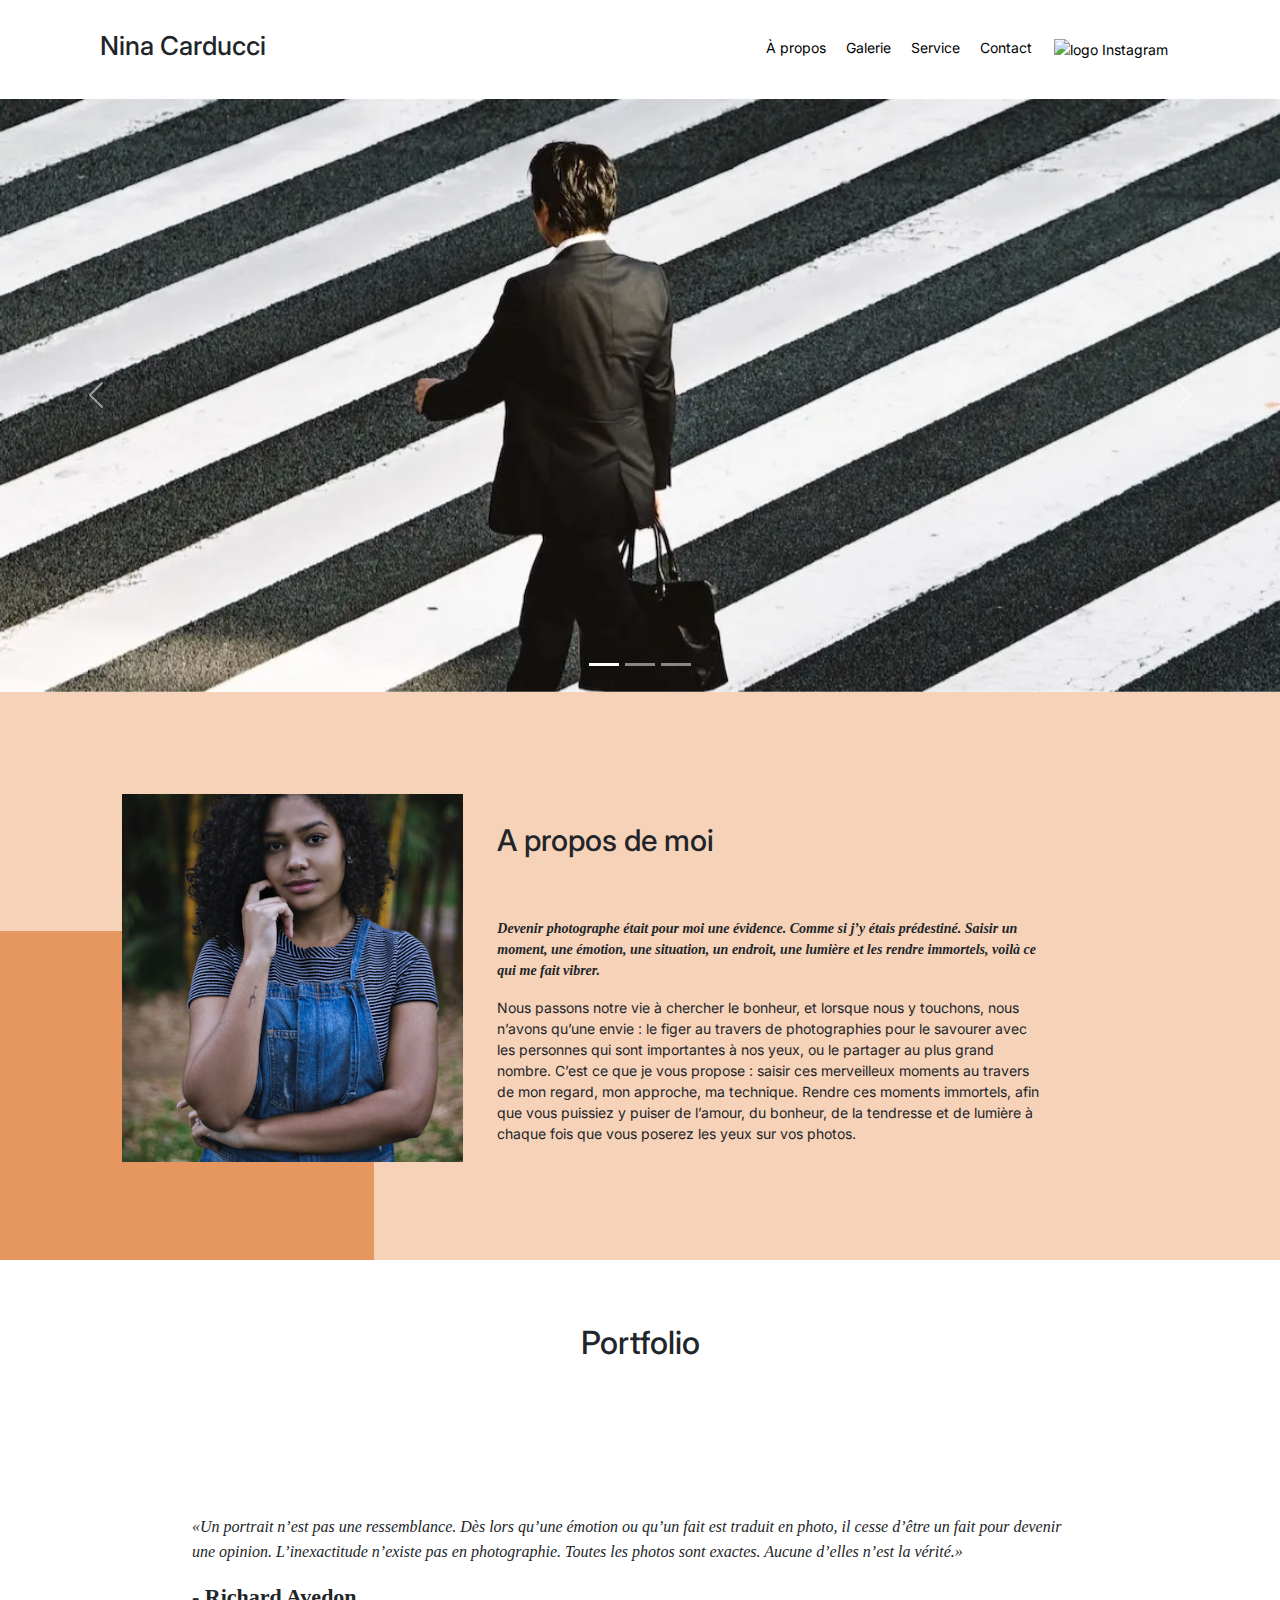
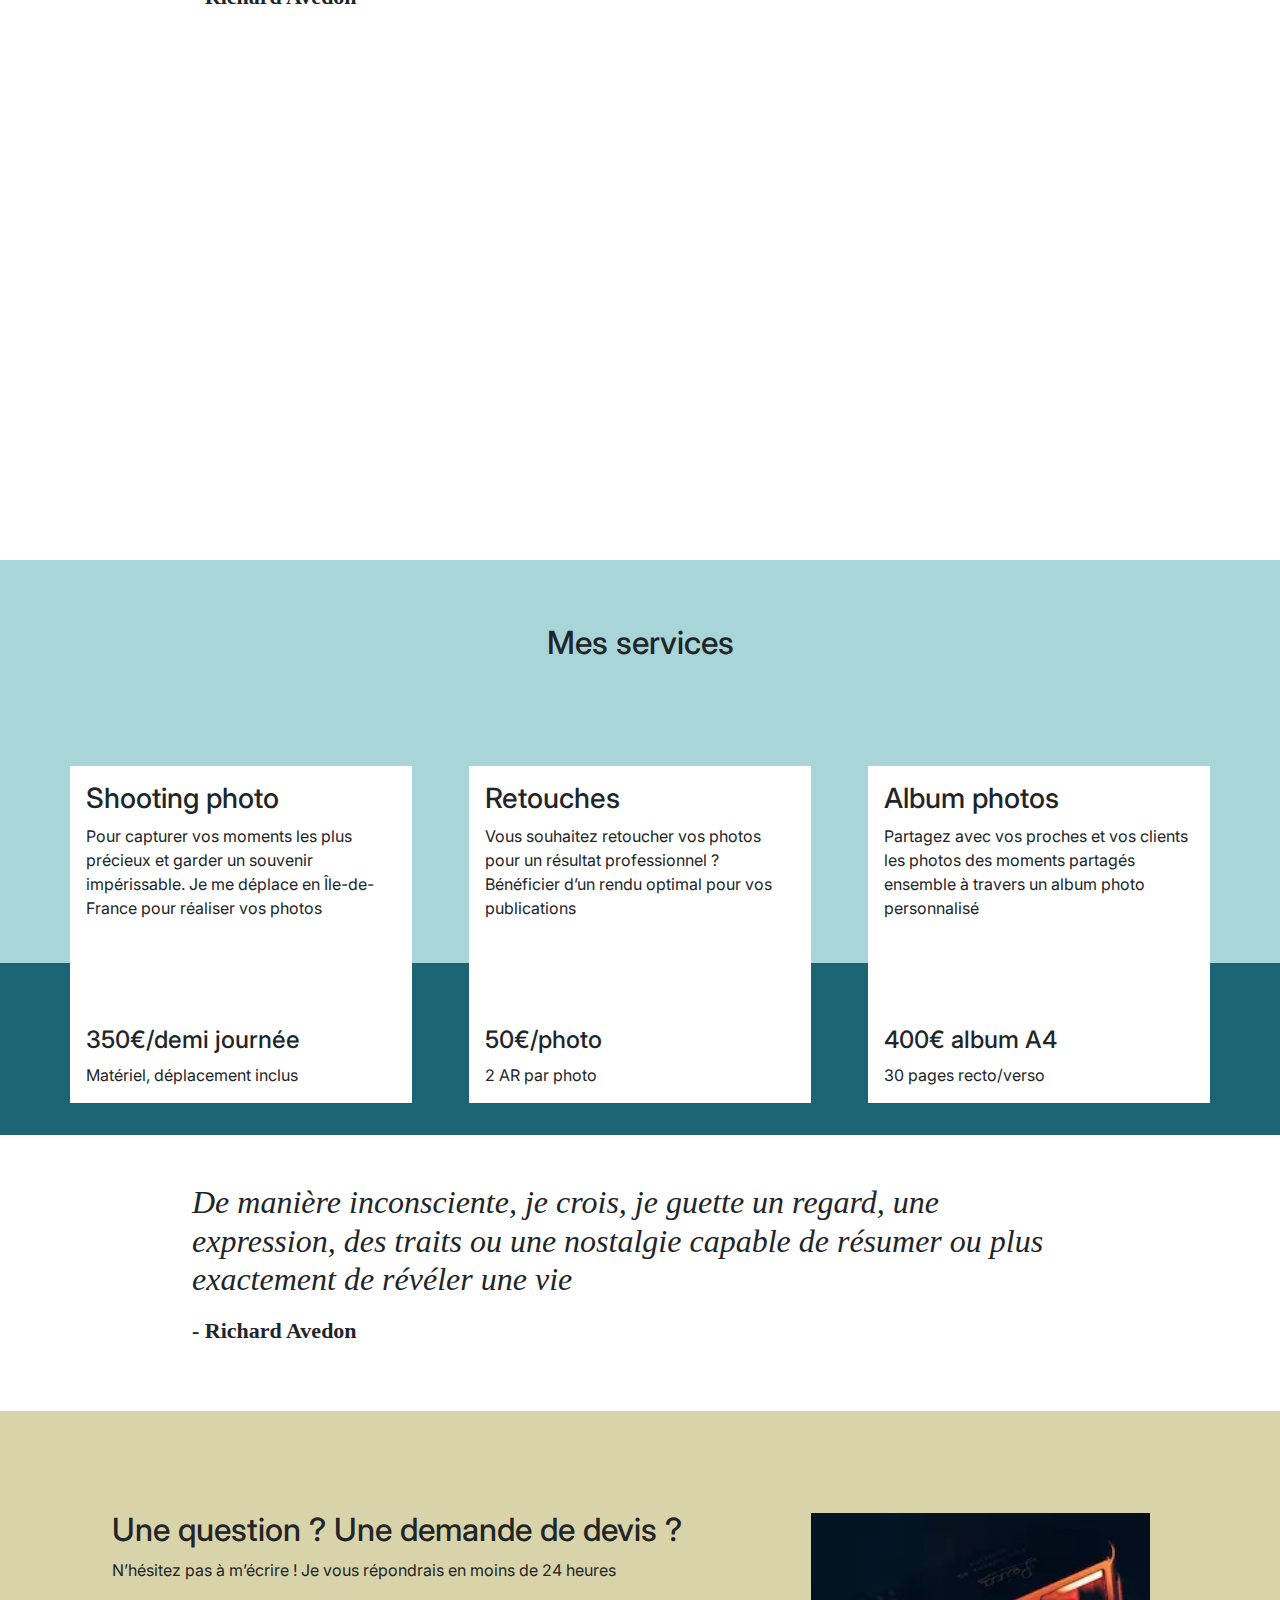
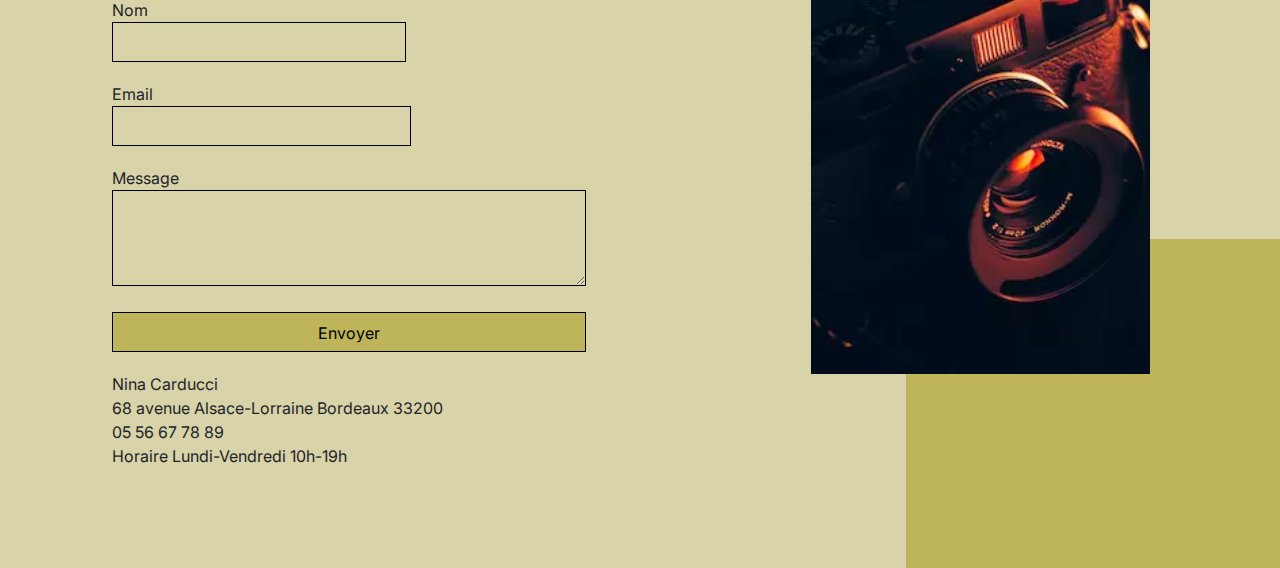
==== index.html @ 4534acec "référencement local" ====
<!DOCTYPE html>
<html lang="fr-FR">
<head>
	<title>Nina Carducci - Photographe</title>

	<meta name="description" content="Devenir photographe était pour moi une évidence. Comme si j’y étais prédestiné."/>
	<meta name="viewport" content="width=device-width, initial-scale=1.0">
	<meta http-equiv="Cache-control" content="no-cache">

	<meta property="og:title" content="Site de la photographe Nina Carducci"/>
	<meta property="og:type" content="website"/>
	<meta property="og:url" content="https://laura-elisabeth.github.io/Projet5_SEO.NinaCarducci/"/>
	<meta property="og:image" content="file:///Users/laura-elisabeth/Desktop/Projet%205/Projet5_SEO.NinaCarducci/assets/images/nina.webp"/>
	<meta property="og:description" content="Devenir photographe était pour moi une évidence. Comme si j’y étais prédestiné."/>
	
	<meta name="twitter:title" content="Site de la photographe Nina Carducci">
	<meta name="twitter:description" content="Devenir photographe était pour moi une évidence. Comme si j’y étais prédestiné.">
	<meta name="twitter:image" content="file:///Users/laura-elisabeth/Desktop/Projet%205/Projet5_SEO.NinaCarducci/assets/images/nina.webp">
	
	<link defer rel="stylesheet" href="./assets/bootstrap/bootstrap.min.css">
	<link defer rel="stylesheet" href="./assets/style.css">
	<link rel="preconnect" href="https://fonts.googleapis.com">
	<link rel="preconnect" href="https://fonts.gstatic.com" crossorigin>
	
	<link href="https://fonts.googleapis.com/css2?family=Inter:wght@300;800&display=swap" rel="stylesheet">
	
	<meta charset="UTF-8">
	
	<script async src="./assets/bootstrap/bootstrap.bundle.js"></script>
	<script src="https://code.jquery.com/jquery-3.4.1.min.js" integrity="sha256-CSXorXvZcTkaix6Yvo6HppcZGetbYMGWSFlBw8HfCJo=" crossorigin="anonymous"></script>
	<script defer src="./assets/maugallery.js"></script>
	<script defer src="./assets/scripts.js"></script>
</head>
<body>
<div class="top-header">
	<h1 class="name">Nina Carducci</h1>
	<div class="nav">   
		<ul>
			<li><a href="#about">À propos</a></li>
			<li><a href="#gallery">Galerie</a></li>
			<li><a href="#services">Service</a></li>
			<li><a href="#contact">Contact</a></li>
			<li><a class="social-link" href="https://www.instagram.com/ninacarducci.photo/?hl=fr" target="_blank"><img class="instagram-logo" src="assets/images/instagram.png" alt="logo Instagram"></a></li>
		</ul>
	</div>
</div>
<div id="header">

	<div id="carouselExampleIndicators" class="carousel slide" data-bs-ride="carousel">
		<div class="carousel-indicators">
			<button type="button" data-bs-target="#carouselExampleIndicators" data-bs-slide-to="0" class="active" aria-current="true" aria-label="Slide 1"></button>
			<button type="button" data-bs-target="#carouselExampleIndicators" data-bs-slide-to="1" aria-label="Slide 2"></button>
			<button type="button" data-bs-target="#carouselExampleIndicators" data-bs-slide-to="2" aria-label="Slide 3"></button>
		</div>
		<div class="carousel-inner">
			<div class="carousel-item active">
				<img src="./assets/images/slider/slider-1.webp" class="d-block w-100" alt="homme marchant sur un sol rayé">
			</div>
			<div class="carousel-item">
				<img src="./assets/images/slider/slider-2.webp" class="d-block w-100" alt="public dans une fosse à un concert">
			</div>
			<div class="carousel-item">
				<img src="./assets/images/slider/slider-3.webp" class="d-block w-100" alt="mariés s'embrassant entourés de leurs invités">
			</div>
		</div>
		<button class="carousel-control-prev" type="button" data-bs-target="#carouselExampleIndicators?size=small" data-bs-slide="prev">
			<span class="carousel-control-prev-icon" aria-hidden="true"></span>
			<span class="visually-hidden">Previous</span>
		</button>
		<button class="carousel-control-next" type="button" data-bs-target="#carouselExampleIndicators" data-bs-slide="next">
			<span class="carousel-control-next-icon" aria-hidden="true"></span>
			<span class="visually-hidden">Next</span>
		</button>
	</div>
</div>
<div id="about">
	<div class="picture left">
		<img class="profile-picture" src="./assets/images/nina.webp" alt="buste de la photographe">
	</div>
	<div id="about-me">
		<h2 class="about-me__title">A propos de moi</h2>
		<p class="about-me__introduction">Devenir photographe était pour moi une évidence. Comme si j’y étais prédestiné. Saisir un moment, une émotion, une situation, un endroit, une lumière et les rendre immortels, voilà ce qui me fait vibrer.</p>
		<p>Nous passons notre vie à chercher le bonheur, et lorsque nous y touchons, nous n’avons qu’une envie : le figer au travers de photographies pour le savourer avec les personnes qui sont importantes à nos yeux, ou le partager au plus grand nombre.
			C’est ce que je vous propose : saisir ces merveilleux moments au travers de mon regard, mon approche, ma technique. Rendre ces moments immortels, afin que vous puissiez y puiser de l’amour, du bonheur, de la tendresse et de lumière à chaque fois que vous poserez les yeux sur vos photos.</p>
	</div>
</div>
<div id="gallery">
	<h2 class="title">Portfolio</h2>
	<div class="container py-3">
		<div class="gallery" style="display: none">
			<img data-gallery-tag="Concert" class="gallery-item" src="./assets/images/gallery/concerts/concert-1.webp" alt="arrière des têtes du public dans la fosse devant un concert illuminé en rouge">
			<img data-gallery-tag="Entreprises" class="gallery-item" src="./assets/images/gallery/entreprise/entreprise-1.webp" alt="buste en extérieur d'un homme en costard ">
			<img data-gallery-tag="Entreprises" class="gallery-item" src="./assets/images/gallery/entreprise/entreprise-2.webp" alt="femme assise souriant sur son lieu de travaille">
			<img data-gallery-tag="Mariages" class="gallery-item" src="./assets/images/gallery/mariage/mariage-1.webp" alt="deux paires de mains se touchant du bout des doigts en extérieur">
			<img data-gallery-tag="Portrait" class="gallery-item" src="./assets/images/gallery/portraits/portrait-1.webp" alt="gros plan du visage d'un homme fermant les yeux au soleil">
			<img data-gallery-tag="Mariages" class="gallery-item" src="./assets/images/gallery/mariage/mariage-2.webp" alt="mariés de pied se regardant en souriant devant un palmier">
			<img data-gallery-tag="Portrait" class="gallery-item" src="./assets/images/gallery/portraits/portrait-2.webp" alt="buste d'une femme portant des lunettes derrière une grille">
			<img data-gallery-tag="Concert" class="gallery-item" src="./assets/images/gallery/concerts/concert-2.webp" alt="buste d'un chanteur illuminé et entouré de fumée lors d'un concert">
			<img data-gallery-tag="Entreprises" class="gallery-item" src="./assets/images/gallery/entreprise/entreprise-3.webp" alt="femme souriante assise devant son ordinateur">
		</div>
	</div>
	<div class="quote">
		<figure>
			<blockquote>
				<q class="quote__text">Un portrait n’est pas une ressemblance. Dès lors qu’une émotion ou qu’un fait est traduit en photo, il cesse d’être un fait pour devenir une opinion. L’inexactitude n’existe pas en photographie. Toutes les photos sont exactes. Aucune d’elles n’est la vérité.</q>
			</blockquote>
			<figcaption class="quote__author">- Richard Avedon</figcaption>
		</figure>
	</div>
</div>
<div id="services">
	<h2 class="title">Mes services</h2>
	<div class="container">
		<div class="service">
			<div class="service__description">
				<h3>Shooting photo</h3>
				<p>Pour capturer vos moments les plus précieux et garder un souvenir impérissable. Je me déplace en Île-de-France pour réaliser vos photos</p>
			</div>
			<div class="service__price">
				<h4>350€/demi journée</h4>
				<span>Matériel, déplacement inclus</span>
			</div>

		</div>
		<div class="service">
			<div class="service__description">
				<h3>Retouches</h3>
				<p>Vous souhaitez retoucher vos photos pour un résultat professionnel ? Bénéficier d’un rendu optimal pour vos publications</p>
			</div>
			<div class="service__price">
				<h4>50€/photo</h4>
				<span>2 AR par photo</span>
			</div>
		</div>
		<div class="service">
			<div class="service__description">
				<h3>Album photos</h3>
				<p>Partagez avec vos proches et vos clients les photos des moments partagés ensemble à travers un album photo personnalisé</p>
			</div>
			<div class="service__price">
				<h4>400€ album A4</h4>
				<span>30 pages recto/verso</span>
			</div>
		</div>
	</div>
</div>
<div class="quote">
	<figure>
		<blockquote>
			<h2 class="quote__text">De manière inconsciente, je crois, je guette un regard, une expression, des traits ou une nostalgie capable de résumer ou plus exactement de révéler une vie</h1>
		</blockquote>
		<figcaption class="quote__author">- Richard Avedon</figcaption>
	</figure>
</div>
<div id="contact">
	<div class="container">
		<div class="form-container">
			<h2>Une question ? Une demande de devis ?</h3>
			<p> N’hésitez pas à m’écrire ! Je vous répondrais en moins de 24 heures</p>
			<form action="./assets/action_page.php" method="post">
				<label>Nom
				<input type="text" name="nom" id="nom">
				</label>
				<label>Email
				<input type="email" name="email" id="email">
				</label>
				<label>Message
				<textarea name="message" id="message" cols="30" rows="10"></textarea>
				<input type="submit" value="Envoyer">
				</label>
			</form>
		</div>
		<div class="picture right">
			<img class="camera-leica" src="./assets/images/camera.webp" alt="devant d'un appareil Leica illuminé par une lumière rouge">
		</div>
	</div>

	<div class="container">
		<div itemscope itemtype="https://schema.org/Photograph">
			<span itemprop="name">Nina Carducci</span>
		
			<div itemprop="address" itemscope itemtype="https://schema.org/PostalAddress">
			<span itemprop="streetAddress">68 avenue Alsace-Lorraine</span>
			<span itemprop="addressLocality">Bordeaux</span>
			<span itemprop="postalCode">33200</span>
			</div>

			<span itemprop="telephone">05 56 67 78 89</span>
		
			<div>
			Horaire
			<meta itemprop="openingHours" content="Mo-Sa 10:00-19:00">Lundi-Vendredi 10h-19h
			</div>
	</div>
	</div>
</div>
</body>
</html>
---- assets/style.css ----
body {
	max-width: 1920px;
	margin: auto;
}

* {
	font-family: 'Inter';
	font-style: normal;
}

.top-header {
	background-color: white;
	position: sticky;
	top:0;
	z-index: 1000;
	display: flex;
	justify-content: space-between;
	padding-inline: 100px;
	padding-block: 30px;
	align-items: center;
}

.top-header .name {
	font-size: 26px;
}

.nav ul {
	display: flex;
	list-style-type: none;
	font-size: 14px;
	margin-bottom: 0;
}

.nav li {
	padding-inline: 10px;
}

.nav a {
	text-decoration: none;
	color: #000
}

.social-link img {
	width: 20px;
	height: 20px;
}

.d-block.w-100 {
	width: 100%;
	height: 100%;
}

#about {
	display: flex;
	background-color: #F6D2B8;
	padding-inline: 100px;
	padding-block: 100px;
	position: relative;
	gap: 1rem;
	width: 100%;
	height: 100%;
}

.picture.left::before {
	content: ' ';
	background-color: #E5975F;
	width: 374px;
	height: 329px;
	position: absolute;
	bottom: 0;
	left: 0;
	z-index: -1;
}

.picture.left, .picture.right {
	flex: 1;
	margin: 0 20px;
	z-index: 0;
}

.picture.left img, .picture.right img {
	width: 100%;
}

.profile-picture, .instagram-logo, .camera-leica {
	width: 100%;
	height: 100%;
	object-fit: cover;

	margin: 2px
}

#about-me {
	flex: 2
}

.about-me__title {
	margin-top: 1em;
	margin-bottom: 60px;
	font-size: 30px;
}

.about-me__introduction {
	font-family: 'Spectral';
	font-weight: 800;
	font-style: italic;
	width: 60%;
}

#about-me p {
	width: 80%;
	font-size: 14px;
}

#gallery {
	min-height: 100vh;
}

.title{
	text-align: center;
	padding-block: 2em;
}

.gallery .nav {
	justify-content: center;
}

.nav-item {
	cursor: pointer;
}

.nav-pills .nav-link.active, .nav-pills .nav-link.active-tag, .nav-pills .show > .nav-link {
	color: #fff;
	background-color: #BEB45A;
	border-radius:0 ;
}

.nav-pills .nav-link {
	color: black;
}

.item-column {
	position: relative;
	margin-bottom: 0 !important;
	padding: 0;
}

.item-column::after{
	content: "";
	display: block;
	padding-bottom: 100%;
}

.gallery-item {
	position: absolute;
	width: 100%;
	height: 100%;
	object-fit: cover;
	padding: .5em;
}

.mg-prev, .mg-next {
	width: 30px;
	height: 30px;
	border-radius: 00%;
	justify-content: center;
	align-items: center;
	display: flex;
	font-size: 24px;
}

.quote {
	font-family: 'Spectral';
	font-style: italic;
	width: 70%;
	margin: auto;
	padding-block: 3em;
}

.quote__text {
	font-family: Spectral;
	font-style: italic;
	font-weight: 300;
}

.quote__author {
	font-family: Spectral;
	font-weight: 800;
	font-size: 22px;
}

#services {
	margin: auto;
	background-color: #A8D5D8 ;
	position: relative;
}

#services .container::before{
	content: ' ';
	background-color: #1C6474;
	position: absolute;
	width: 100%;
	height: 30%;
	bottom: 0;
	left: 0;
	z-index: 0;
}

#services .container {
	justify-content: space-between;
	display: flex;
	padding : 2em 0;
}

.service {
	background-color: white;
	max-width: 390px;
	width: 30%;
	height: 337px;
	padding: 1em;
	display: flex;
	flex-direction: column;
	justify-content: space-between;
	z-index: 1;
}

#contact {
	margin: auto;
	background-color: #D8D3A8 ;
	position: relative;
	padding-inline: 100px;
	padding-block: 100px;
}

#contact .container {
	display: flex;
}

.picture.right::before {
	content: ' ';
	background-color: #BEB45A;
	width: 374px;
	height: 329px;
	position: absolute;
	bottom: 0;
	right: 0;
	z-index: -1;
}

.form-container {
	flex : 2;
}

form {
	display: flex;
	flex-direction: column;
	width: 70%;
	align-items: flex-start;
}

form input {
	width: 100%;
	background-color: transparent;
	border: solid 1px;
	height: 2.5em;
	margin-bottom: 20px;
}

form textarea {
	width: 100%;
	background-color: transparent;
	border: solid 1px;
	height: 5em;
	line-height: 2.5em;
	font-size: 1.2em;
	margin-bottom: 20px;
}

input[type="submit"] {
	background-color: #BEB45A;
	padding: .5em 1em
}

@media all and (max-width: 1180px) {
	.picture {
		flex : 2;
	}
	#about, #contact .container {
		align-items: center;
	}
	.about-me__title {
		margin-top: 0;
		margin-bottom: 1em;
	}
	#about-me h6, #about-me p {
		width: 100%;
	}
}

@media all and (max-width: 1000px) {
	#about{
		flex-direction: column;

	}
	.picture {
		width: 50%;
	}
	.picture.left::before {
		width: 100%;
		height: 30%;
		position: absolute;
		bottom: auto;
		top: 0;
		left: 0;
		z-index: -1;
	}
	.about-me__title{
		text-align: center;
		margin-top: 1em;
	}
	#services .container {
		flex-direction: column;
	}
	.service {
		width: 100%;
		max-width: 100%;
		height: auto;
		margin: 2em 0
	}
	.service__description{
		margin-bottom: 1em;
	}

	#services .container::before{
		width: 30%;
		height: 100%;
		bottom: 0;
		right: 0;
		left: auto;
		z-index: 0;
	}

	#contact .container {
		flex-direction: column;
	}
	#contact .picture.right {
		margin-top: 1em;
	}
	.picture.right::before {
		width: 100%;
		height: 30%;
		position: absolute;
		bottom: 0;
		right: 0;
		z-index: -1;
	}
}

@media all and (max-width: 650px) {
	.top-header {
		flex-direction: column;
		padding-inline: 0;
	}
	.top-header .nav, .top-header .nav ul {
		width: 100%;
		padding: 0 0 0 0;
	}
	.top-header .nav li {
		flex: 1;
		padding-block: 1em;
		text-align: center;
	}
	.picture.left::before, .picture.right::before {
		height: 150px;
	}
	#services .container {
		align-items: center;
	}
	.service {
		max-width: 90%;
	}
	#about, #contact {
		padding-inline: 2em;
		padding-block: 2em;
	}
	form {
		width: 100%;
	}
	.picture {
		width: 80%;
	}
}
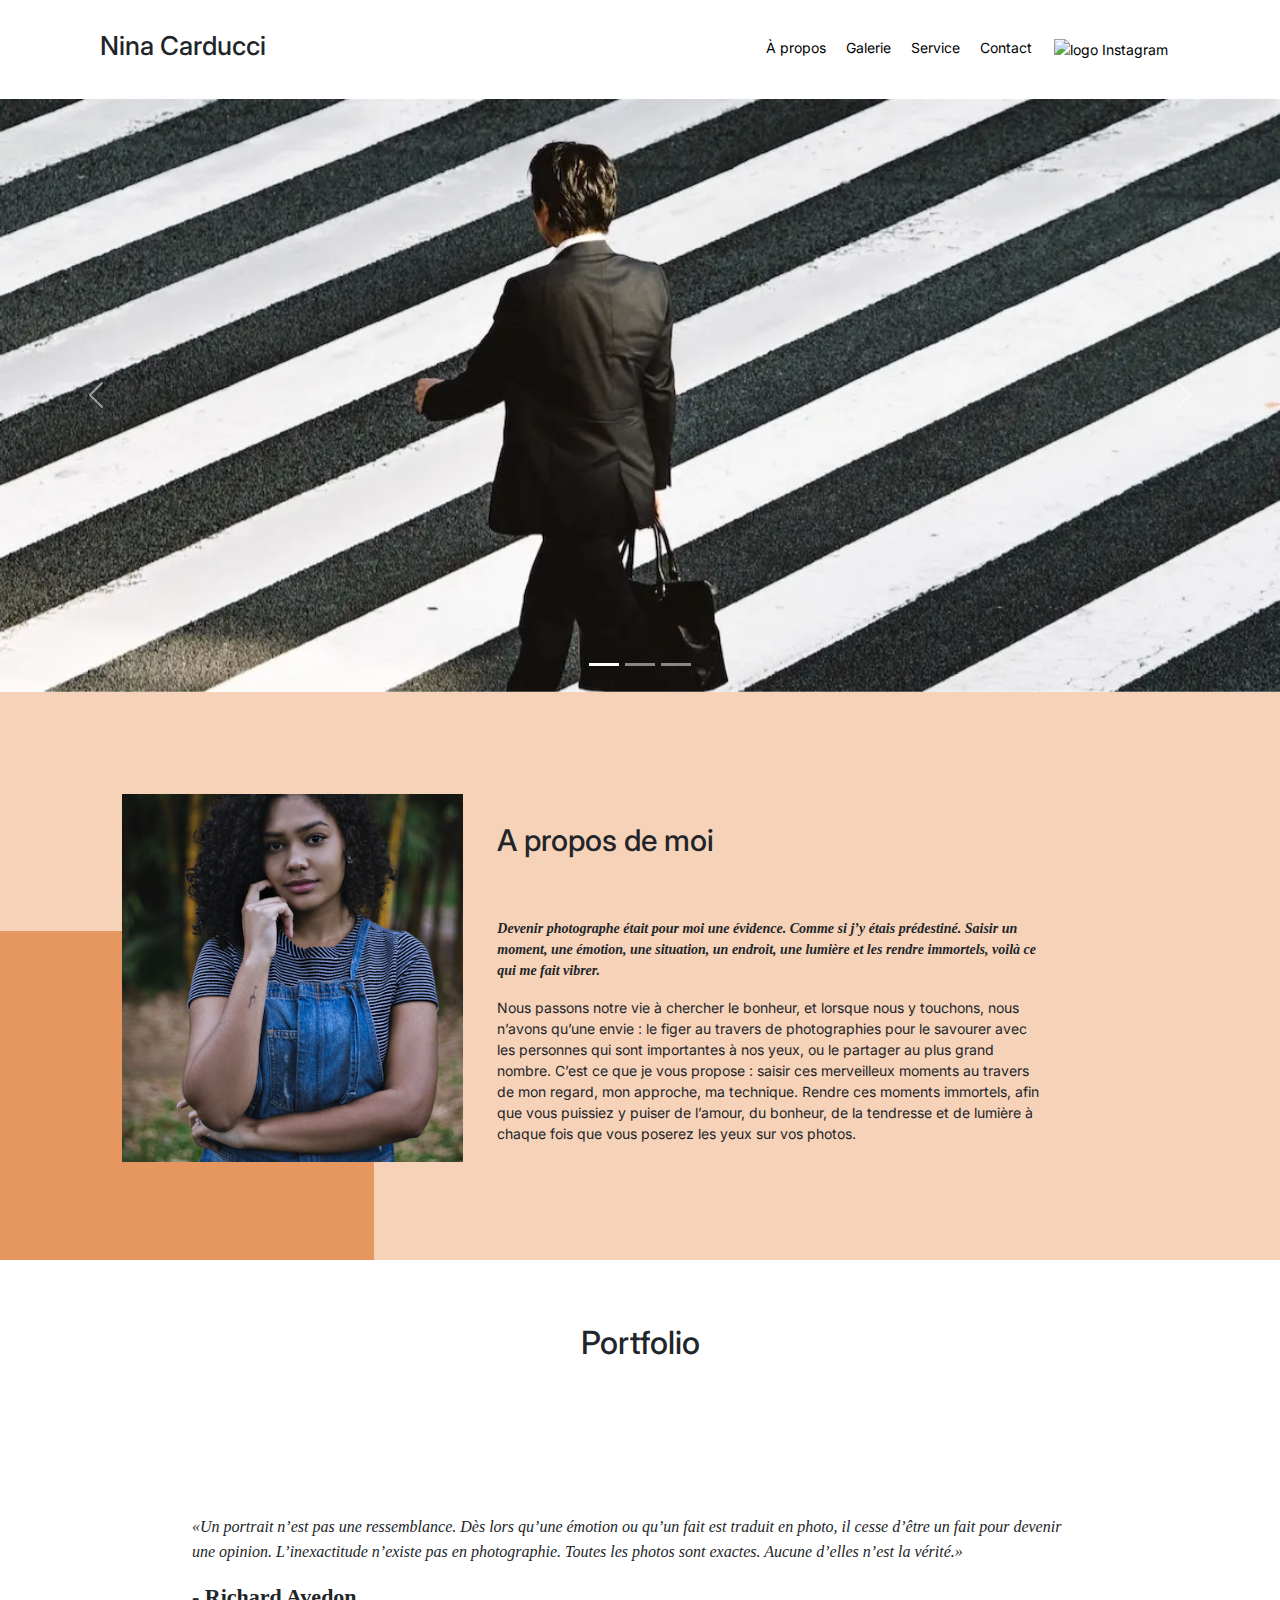
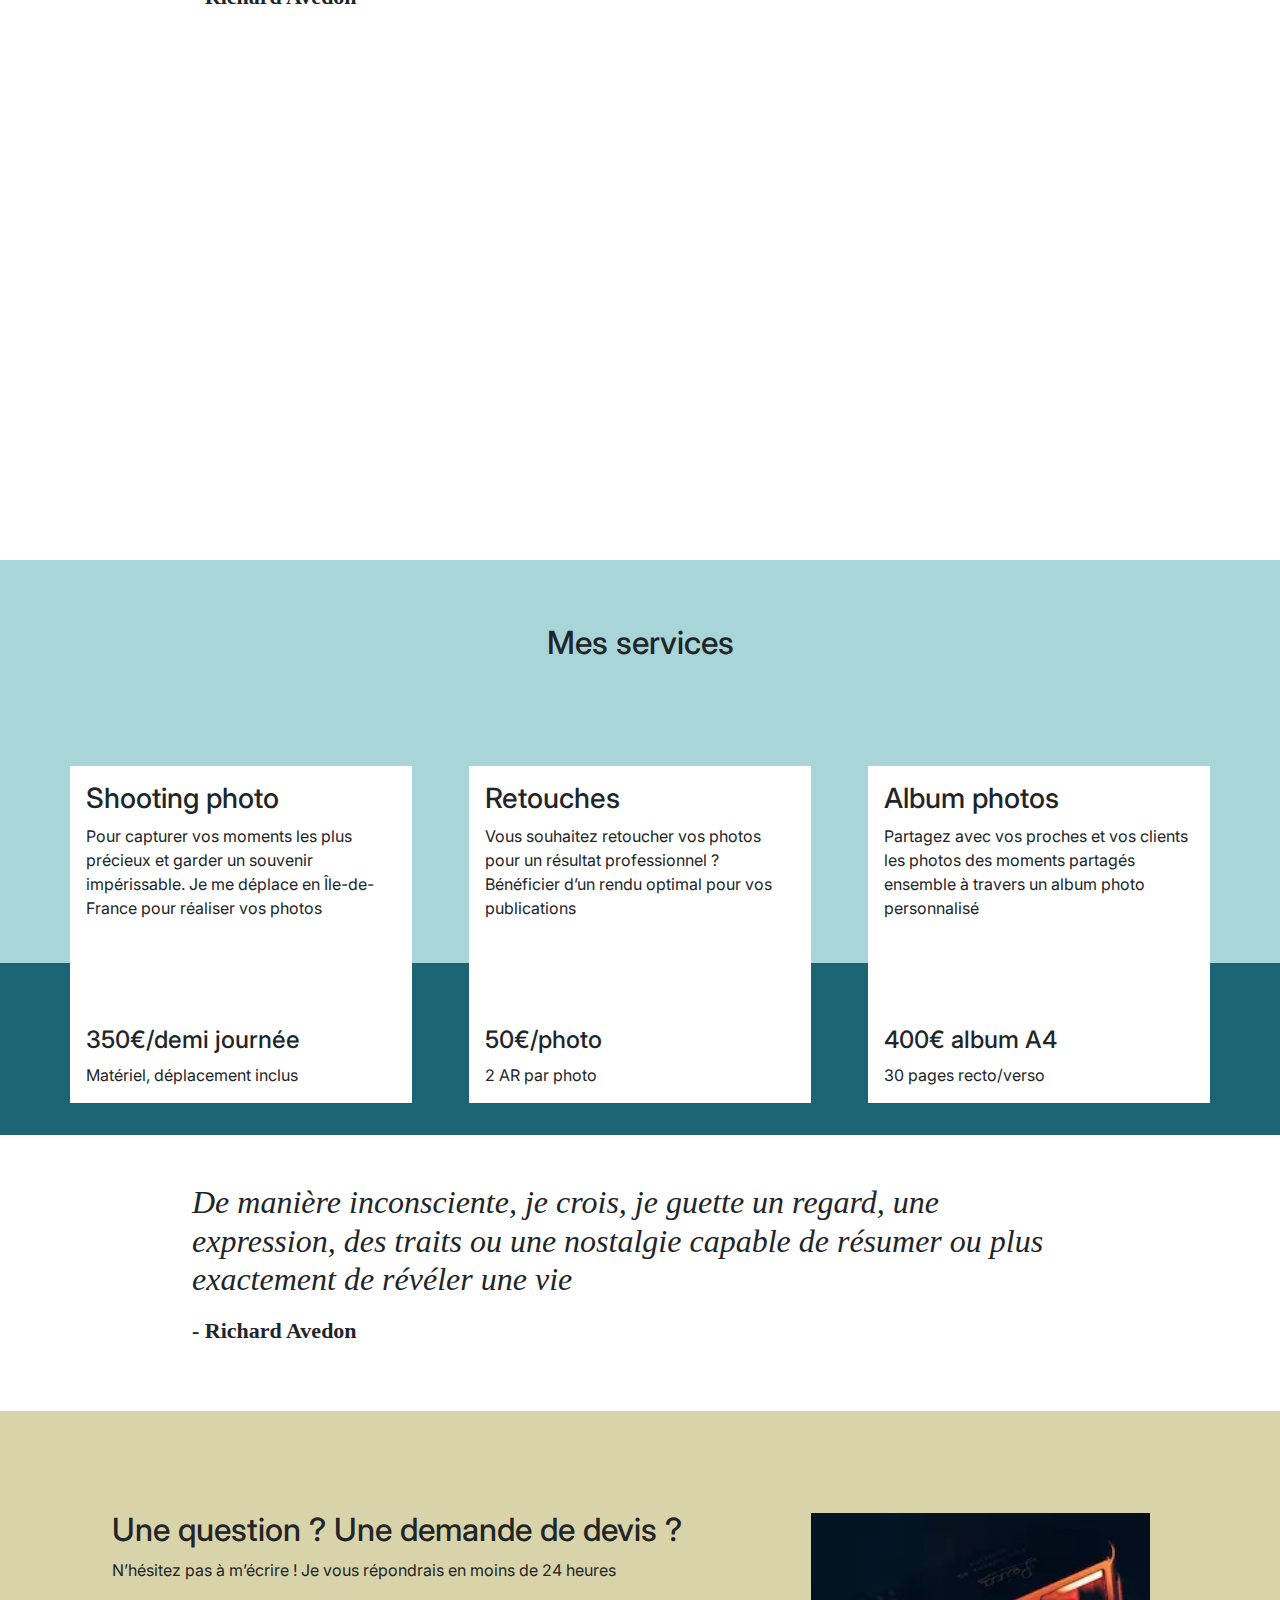
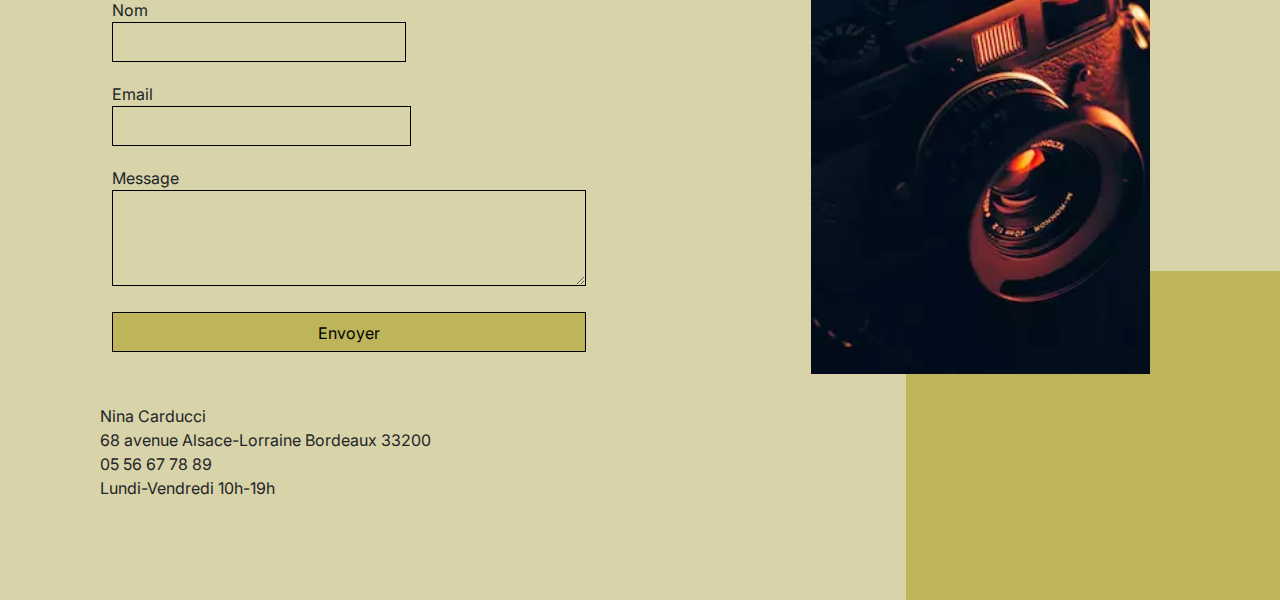
==== commit 23974304: "référencement local 2" ====
--- a/index.html
+++ b/index.html
@@ -175,22 +175,21 @@
 		</div>
 	</div>
 
-	<div class="container">
-		<div itemscope itemtype="https://schema.org/Photograph">
-			<span itemprop="name">Nina Carducci</span>
+
+	<div itemscope itemtype="https://schema.org/Photograph">
+		<span itemprop="name">Nina Carducci</span>
 		
-			<div itemprop="address" itemscope itemtype="https://schema.org/PostalAddress">
-			<span itemprop="streetAddress">68 avenue Alsace-Lorraine</span>
-			<span itemprop="addressLocality">Bordeaux</span>
-			<span itemprop="postalCode">33200</span>
-			</div>
+		<div itemprop="address" itemscope itemtype="https://schema.org/PostalAddress">
+		<span itemprop="streetAddress">68 avenue Alsace-Lorraine</span>
+		<span itemprop="addressLocality">Bordeaux</span>
+		<span itemprop="postalCode">33200</span>
+		</div>
 
-			<span itemprop="telephone">05 56 67 78 89</span>
+		<span itemprop="telephone">05 56 67 78 89</span>
 		
-			<div>
-			Horaire
-			<meta itemprop="openingHours" content="Mo-Sa 10:00-19:00">Lundi-Vendredi 10h-19h
-			</div>
+		<div>
+		<time itemprop="openingHours" datetime="Mo-Sa 10:00-19:00">Lundi-Vendredi 10h-19h</time>
+		</div>
 	</div>
 	</div>
 </div>
--- a/assets/style.css
+++ b/assets/style.css
@@ -225,6 +225,10 @@
 }
 
 #contact {
+	display: flex;
+	flex-direction: column;
+	justify-content: space-between;
+	gap: 2rem;
 	margin: auto;
 	background-color: #D8D3A8 ;
 	position: relative;
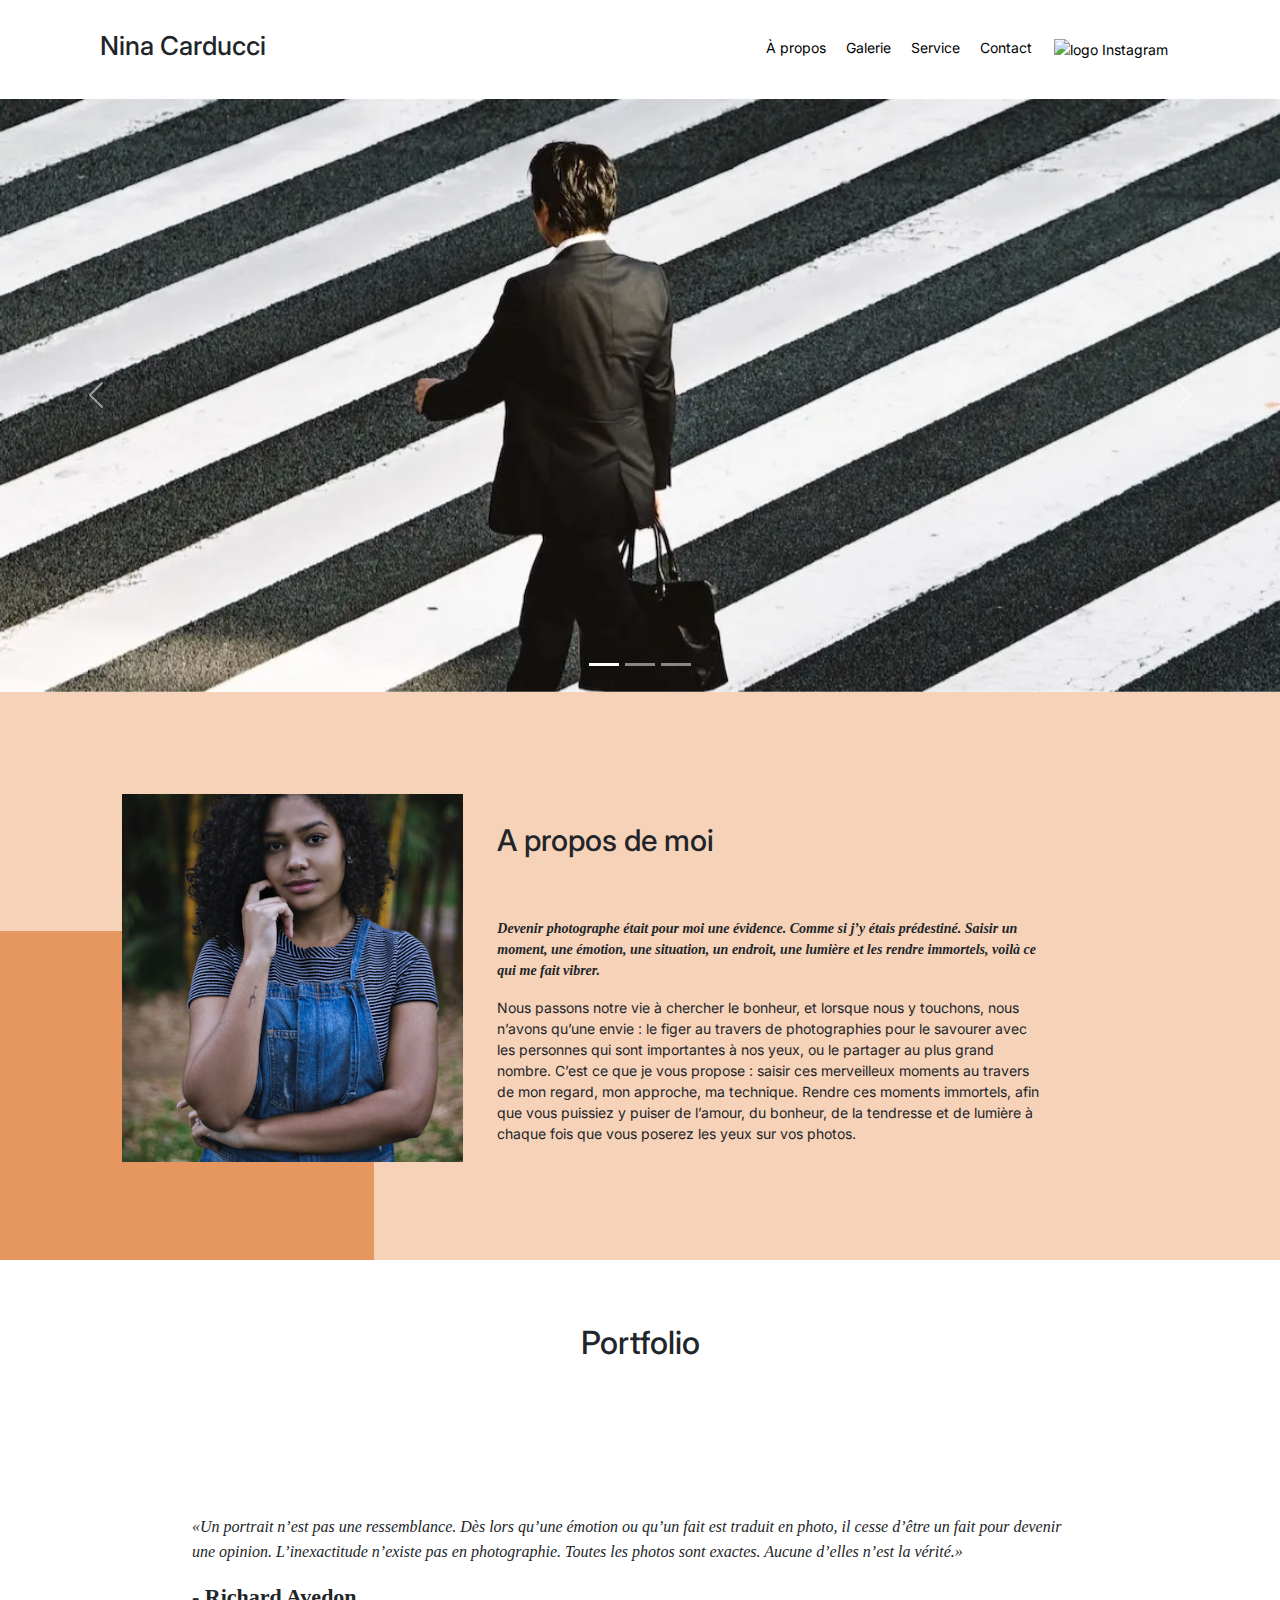
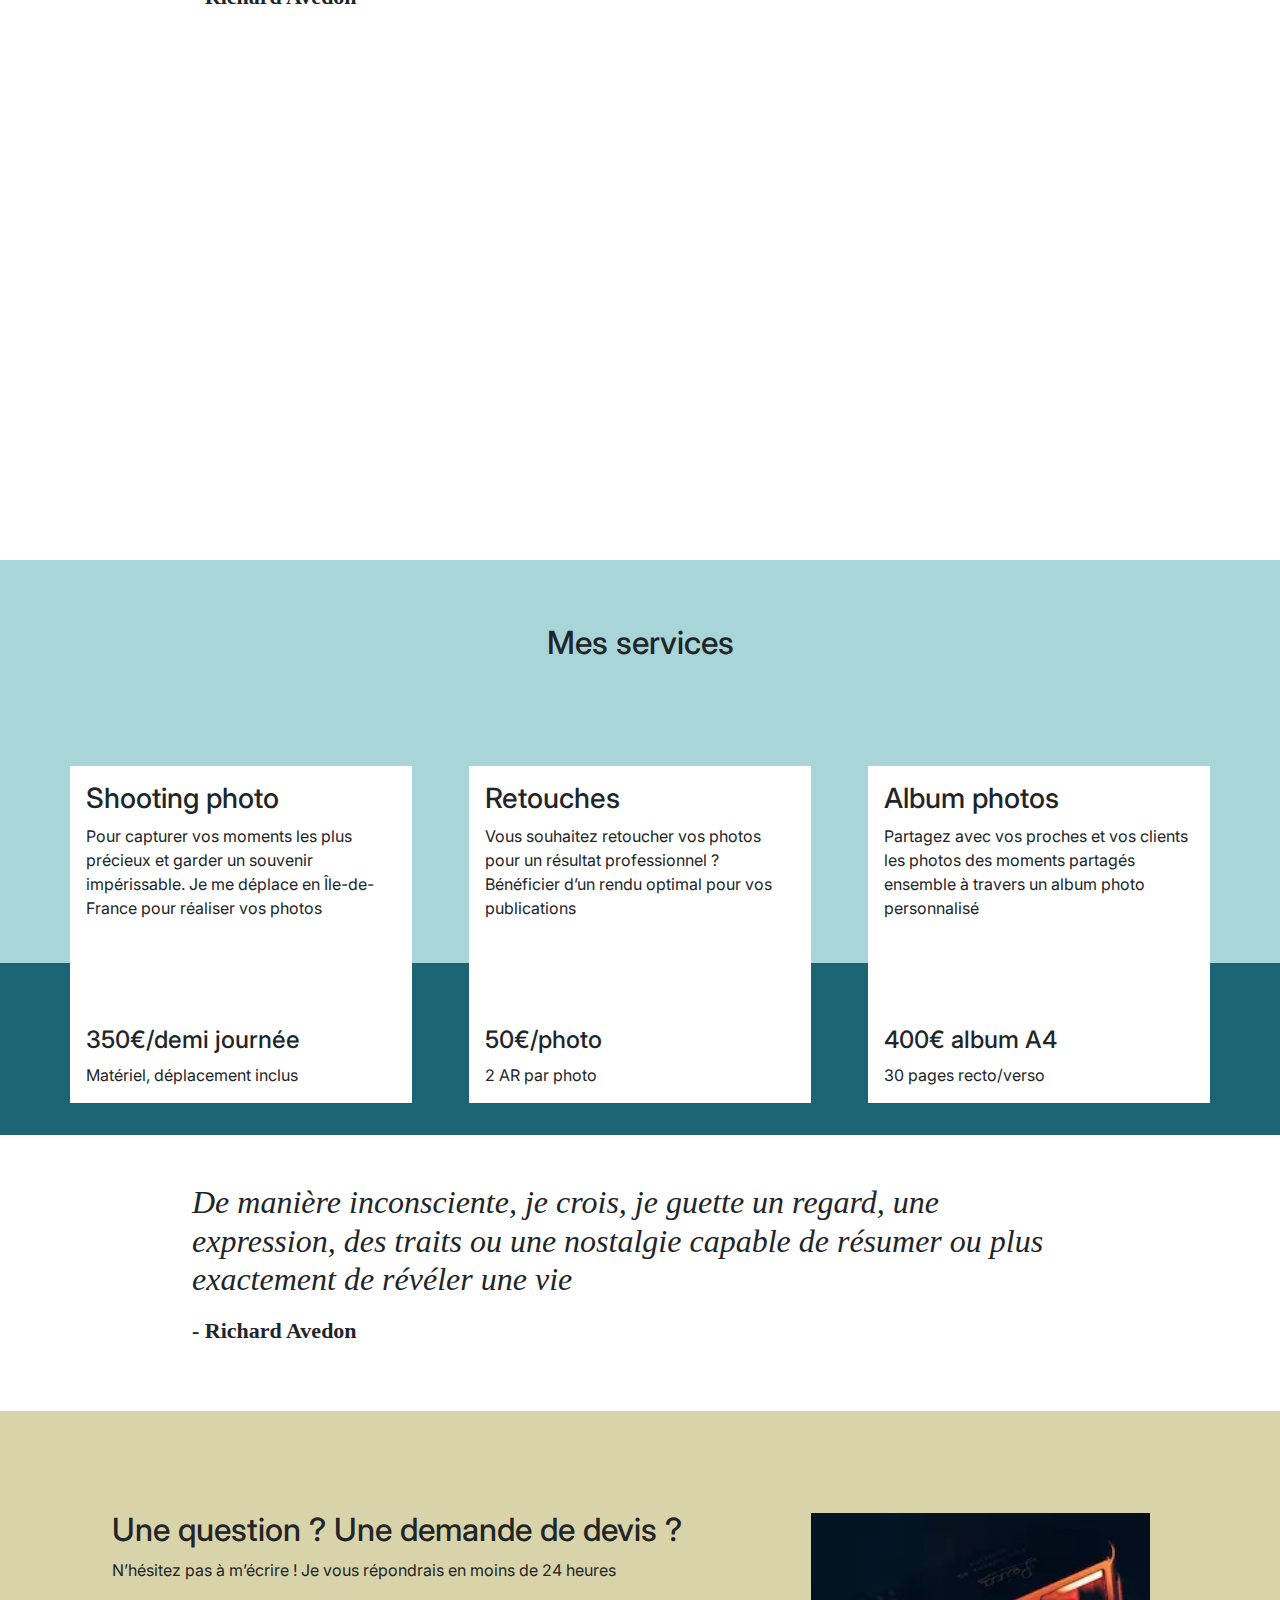
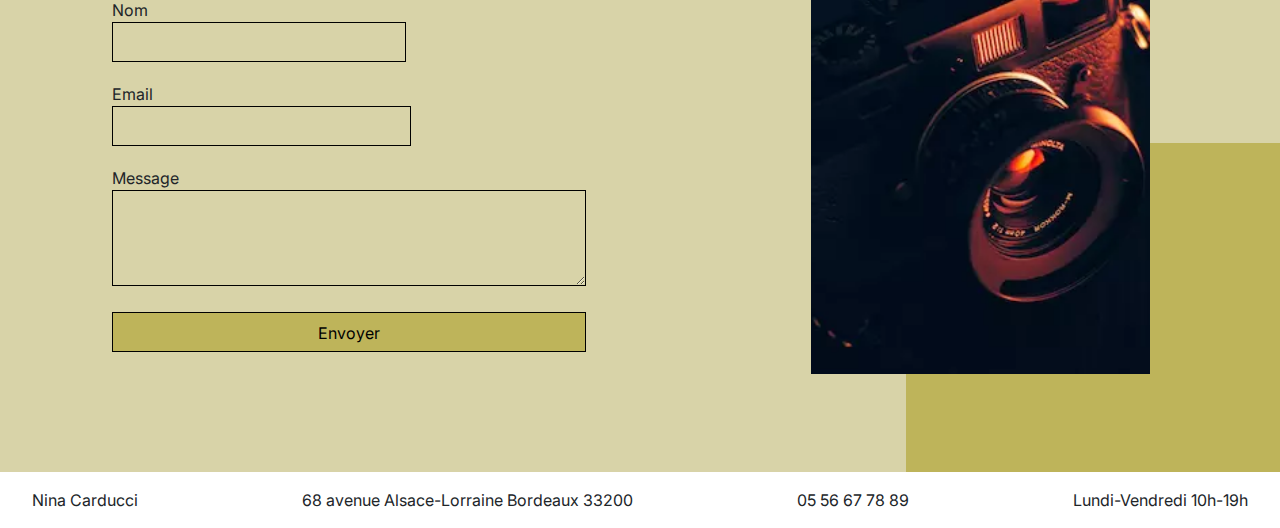
==== commit 908b9ac0: "ajouts header, footer et style du ref local" ====
--- a/index.html
+++ b/index.html
@@ -5,7 +5,7 @@
 
 	<meta name="description" content="Devenir photographe était pour moi une évidence. Comme si j’y étais prédestiné."/>
 	<meta name="viewport" content="width=device-width, initial-scale=1.0">
-	<meta http-equiv="Cache-control" content="no-cache">
+	<meta http-equiv="Cache-control"  max-age=31536000>
 
 	<meta property="og:title" content="Site de la photographe Nina Carducci"/>
 	<meta property="og:type" content="website"/>
@@ -32,7 +32,7 @@
 	<script defer src="./assets/scripts.js"></script>
 </head>
 <body>
-<div class="top-header">
+<header class="top-header">
 	<h1 class="name">Nina Carducci</h1>
 	<div class="nav">   
 		<ul>
@@ -43,8 +43,8 @@
 			<li><a class="social-link" href="https://www.instagram.com/ninacarducci.photo/?hl=fr" target="_blank"><img class="instagram-logo" src="assets/images/instagram.png" alt="logo Instagram"></a></li>
 		</ul>
 	</div>
-</div>
-<div id="header">
+</header>
+<div id="slider">
 
 	<div id="carouselExampleIndicators" class="carousel slide" data-bs-ride="carousel">
 		<div class="carousel-indicators">
@@ -174,24 +174,21 @@
 			<img class="camera-leica" src="./assets/images/camera.webp" alt="devant d'un appareil Leica illuminé par une lumière rouge">
 		</div>
 	</div>
-
-
-	<div itemscope itemtype="https://schema.org/Photograph">
-		<span itemprop="name">Nina Carducci</span>
-		
-		<div itemprop="address" itemscope itemtype="https://schema.org/PostalAddress">
+</div>
+<footer class="local-business" itemscope itemtype="https://schema.org/ProfessionalService">
+	<span itemprop="name">Nina Carducci</span>
+	
+	<div itemprop="address" itemscope itemtype="https://schema.org/PostalAddress">
 		<span itemprop="streetAddress">68 avenue Alsace-Lorraine</span>
 		<span itemprop="addressLocality">Bordeaux</span>
 		<span itemprop="postalCode">33200</span>
-		</div>
+	</div>
 
-		<span itemprop="telephone">05 56 67 78 89</span>
-		
-		<div>
+	<span itemprop="telephone">05 56 67 78 89</span>
+	
+	<div>
 		<time itemprop="openingHours" datetime="Mo-Sa 10:00-19:00">Lundi-Vendredi 10h-19h</time>
-		</div>
 	</div>
-	</div>
-</div>
+</footer>
 </body>
 </html>--- a/assets/style.css
+++ b/assets/style.css
@@ -285,6 +285,13 @@
 	padding: .5em 1em
 }
 
+.local-business {
+	display: flex;
+	flex-direction: row;
+	justify-content: space-between;
+	padding: 1em 2em 1em 2em;
+}
+
 @media all and (max-width: 1180px) {
 	.picture {
 		flex : 2;
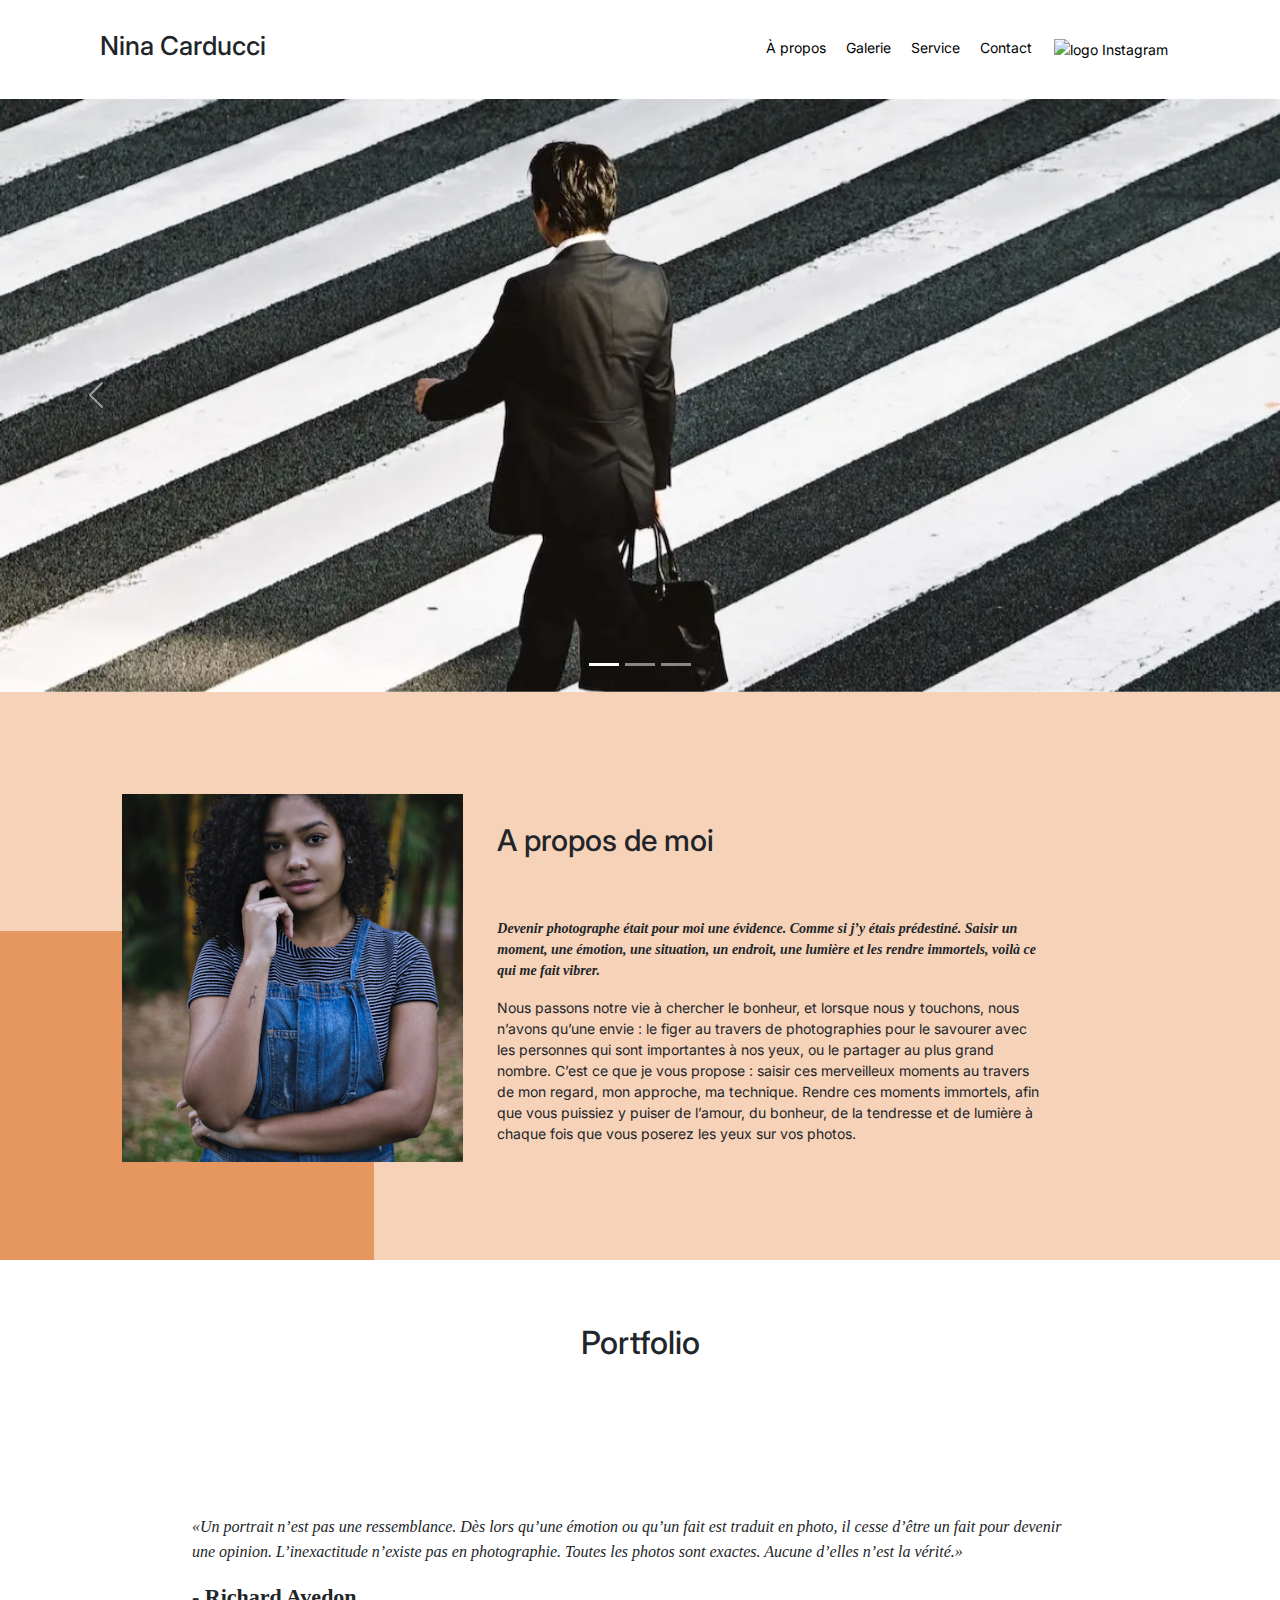
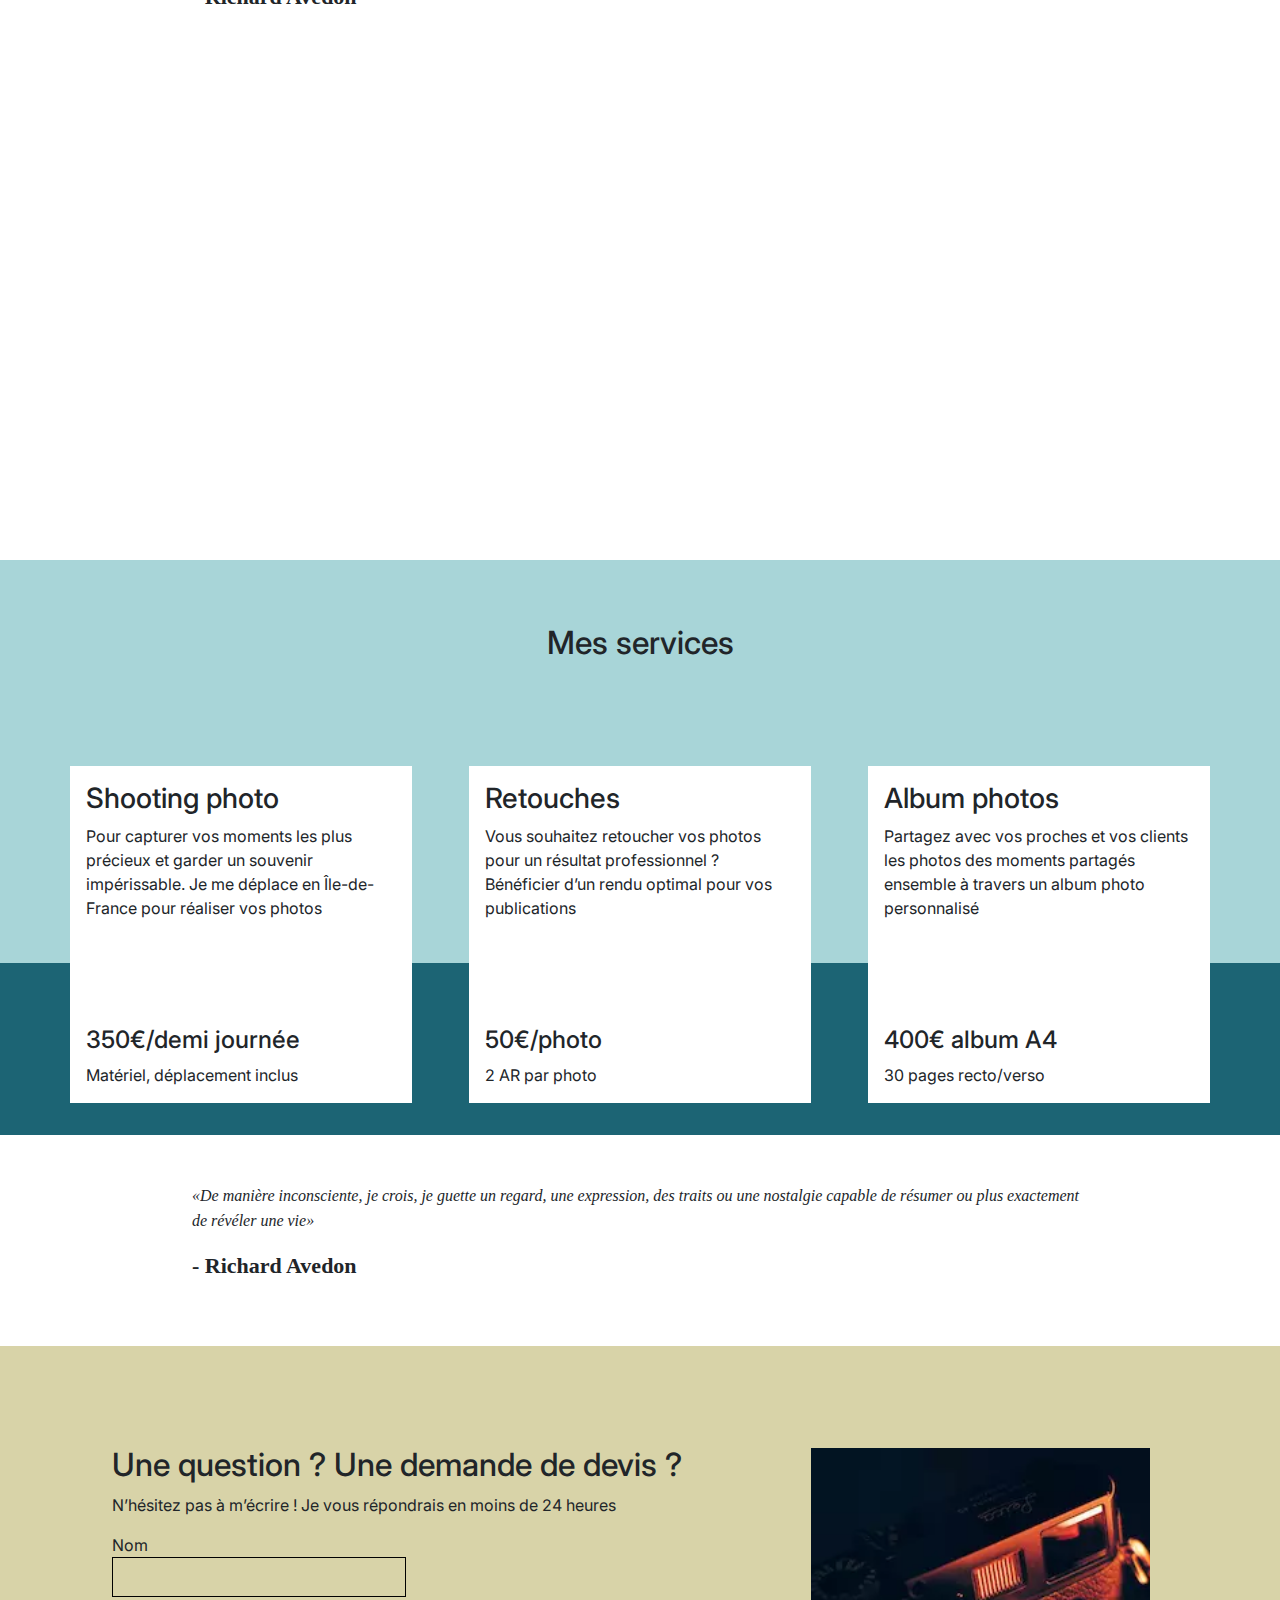
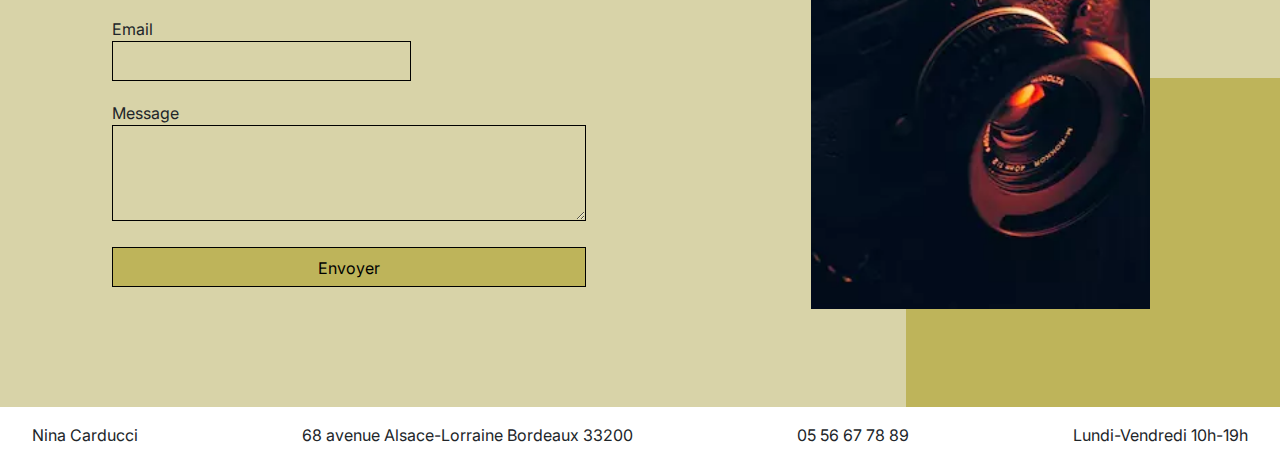
==== commit 045d8b24: "corrections quote tag" ====
--- a/index.html
+++ b/index.html
@@ -22,7 +22,7 @@
 	<link rel="preconnect" href="https://fonts.googleapis.com">
 	<link rel="preconnect" href="https://fonts.gstatic.com" crossorigin>
 	
-	<link href="https://fonts.googleapis.com/css2?family=Inter:wght@300;800&display=swap" rel="stylesheet">
+	<link href="https://fonts.googleapis.com/css2?family=Inter:wght@300;600&display=swap" rel="stylesheet">
 	
 	<meta charset="UTF-8">
 	
@@ -147,7 +147,7 @@
 <div class="quote">
 	<figure>
 		<blockquote>
-			<h2 class="quote__text">De manière inconsciente, je crois, je guette un regard, une expression, des traits ou une nostalgie capable de résumer ou plus exactement de révéler une vie</h1>
+			<q class="quote__text">De manière inconsciente, je crois, je guette un regard, une expression, des traits ou une nostalgie capable de résumer ou plus exactement de révéler une vie</q>
 		</blockquote>
 		<figcaption class="quote__author">- Richard Avedon</figcaption>
 	</figure>
--- a/assets/style.css
+++ b/assets/style.css
@@ -102,7 +102,7 @@
 
 .about-me__introduction {
 	font-family: 'Spectral';
-	font-weight: 800;
+	font-weight: 600;
 	font-style: italic;
 	width: 60%;
 }
@@ -184,8 +184,8 @@
 }
 
 .quote__author {
-	font-family: Spectral;
-	font-weight: 800;
+	font-family: 'Spectral';
+	font-weight: 600;
 	font-size: 22px;
 }
 
